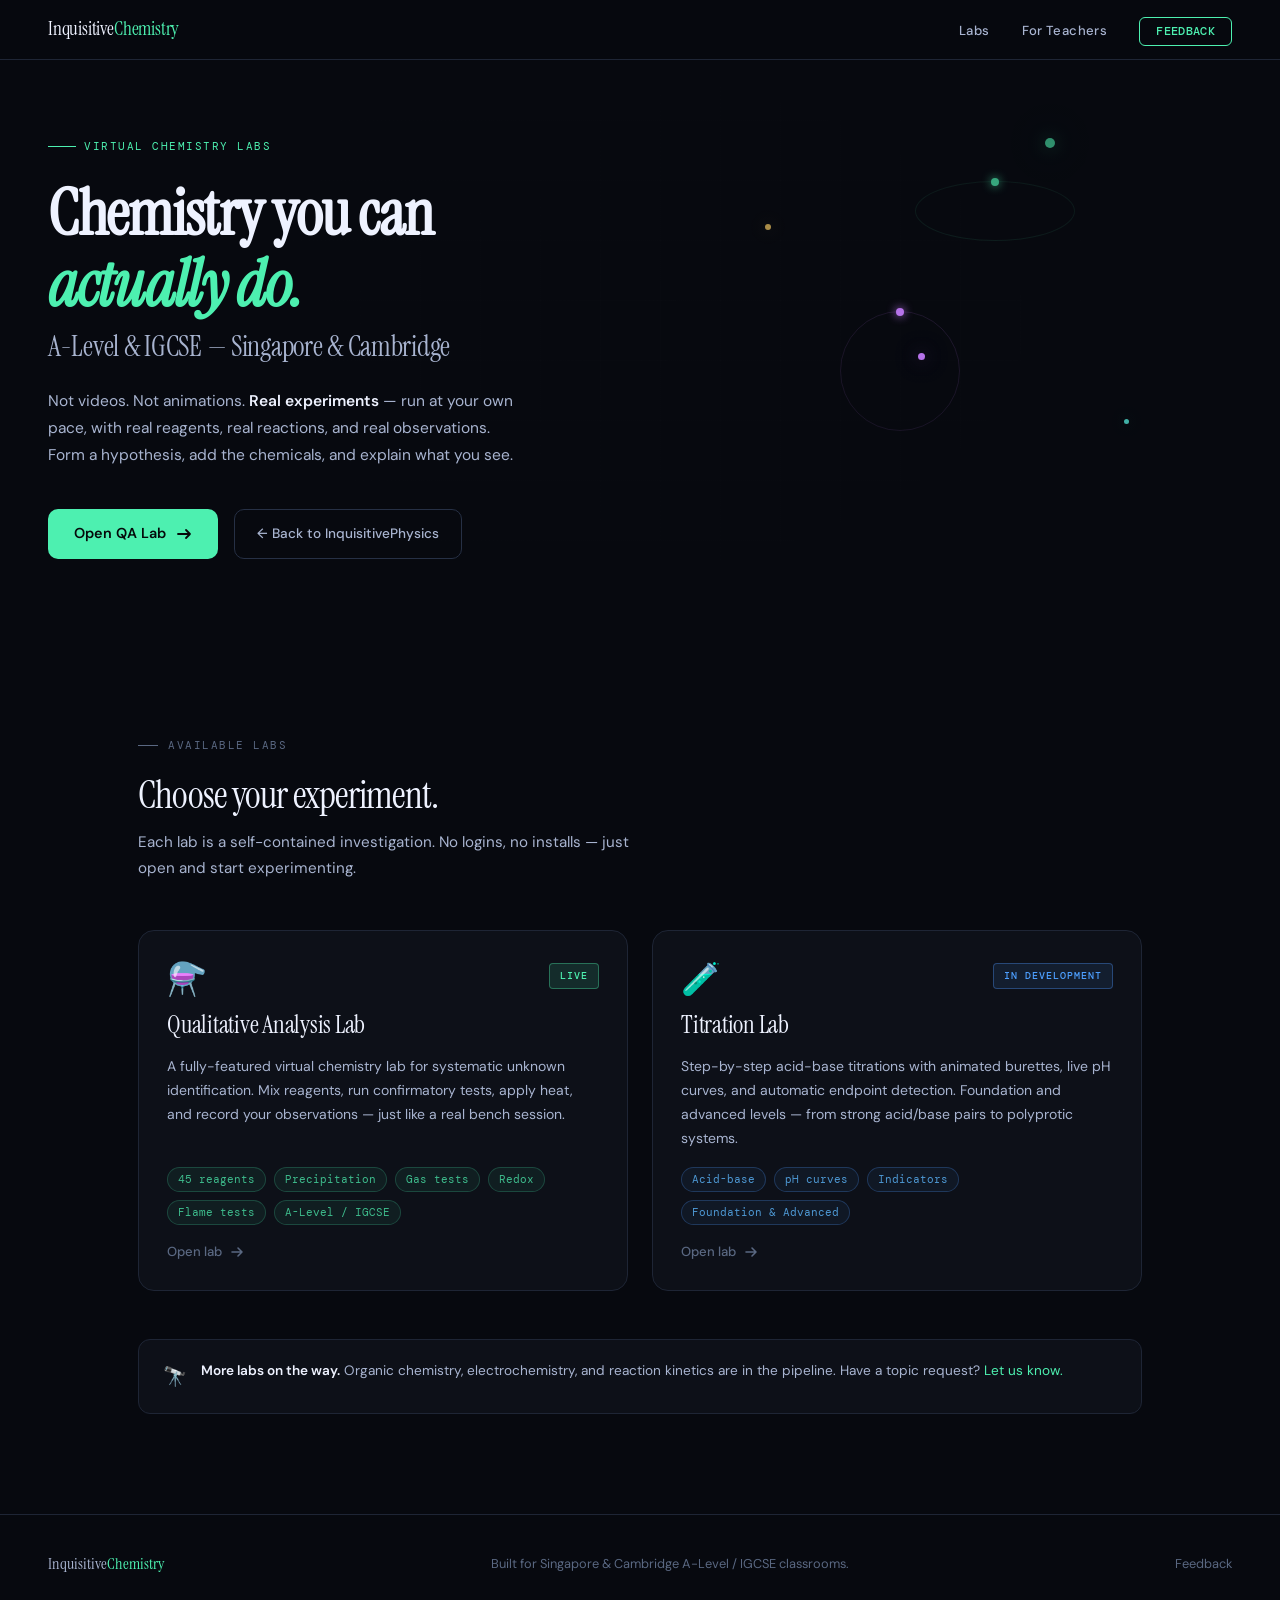
==== index.html @ 190eed73 "feat: reorganise into chem_lab/, add titration_lab, add InquisitiveChemistry landing page" ====
<!DOCTYPE html>
<html lang="en">
<head>
  <meta charset="UTF-8">
  <meta name="viewport" content="width=device-width, initial-scale=1.0">
  <title>InquisitiveChemistry — Virtual Lab Suite</title>
  <meta name="description" content="Interactive chemistry labs for A-Level and IGCSE students. Qualitative analysis, titrations, and more — experiment your way to understanding.">
  <link rel="preconnect" href="https://fonts.googleapis.com">
  <link rel="preconnect" href="https://fonts.gstatic.com" crossorigin>
  <link href="https://fonts.googleapis.com/css2?family=Instrument+Serif:ital@0;1&family=DM+Sans:wght@300;400;500;600&family=DM+Mono:wght@400;500&display=swap" rel="stylesheet">
  <style>
    /* ── RESET & ROOT ─────────────────────────────────────────────── */
    *, *::before, *::after { box-sizing: border-box; margin: 0; padding: 0; }

    :root {
      --bg:        #07090f;
      --surface:   #0d1018;
      --surface2:  #111520;
      --border:    #1e2535;
      --border2:   #263045;
      --accent:    #4df0b0;
      --accent2:   #38d49a;
      --gold:      #ffd166;
      --purple:    #c77dff;
      --red:       #ff6b6b;
      --blue:      #4d9fff;
      --teal:      #5cffee;
      --text:      #eef2ff;
      --text-mid:  #a8b4d0;
      --text-dim:  #5a6882;
      --glow:      rgba(77,240,176,0.15);
    }

    html { scroll-behavior: smooth; }

    body {
      background: var(--bg);
      color: var(--text);
      font-family: 'DM Sans', sans-serif;
      font-weight: 400;
      line-height: 1.6;
      overflow-x: hidden;
    }

    /* ── NAVBAR ──────────────────────────────────────────────────── */
    nav {
      position: fixed; top: 0; left: 0; right: 0; z-index: 100;
      display: flex; align-items: center;
      padding: 0 48px; height: 60px;
      background: rgba(7,9,15,0.88);
      backdrop-filter: blur(16px);
      border-bottom: 1px solid var(--border);
    }

    .nav-logo {
      font-family: 'Instrument Serif', serif;
      font-size: 1.2rem; color: var(--text);
      text-decoration: none; letter-spacing: -0.01em;
    }
    .nav-logo span { color: var(--accent); }

    .nav-links {
      display: flex; align-items: center; gap: 32px;
      margin-left: auto; list-style: none;
    }
    .nav-links a {
      font-size: 0.82rem; font-weight: 500;
      color: var(--text-mid); text-decoration: none;
      letter-spacing: 0.03em; transition: color 0.2s;
    }
    .nav-links a:hover { color: var(--text); }

    .nav-cta {
      font-family: 'DM Mono', monospace;
      font-size: 0.72rem !important; font-weight: 500;
      padding: 6px 16px; border-radius: 6px;
      border: 1px solid var(--accent);
      color: var(--accent) !important;
      letter-spacing: 0.06em;
      transition: background 0.2s !important;
    }
    .nav-cta:hover { background: var(--glow) !important; }

    @media (max-width: 600px) {
      nav { padding: 0 20px; }
      .nav-links { gap: 20px; }
      .nav-links li:not(:last-child) { display: none; }
    }

    /* ── HERO ────────────────────────────────────────────────────── */
    .hero {
      position: relative;
      min-height: 72vh;
      display: flex; align-items: center;
      padding: 120px 48px 80px;
      overflow: hidden;
    }

    /* Animated particle field */
    .particle-field {
      position: absolute; inset: 0;
      pointer-events: none; overflow: hidden;
    }

    /* Molecule nodes */
    .mol-node {
      position: absolute;
      border-radius: 50%;
    }
    .mol-node::before {
      content: '';
      position: absolute; border-radius: 50%;
      box-shadow: 0 0 18px currentColor, 0 0 50px currentColor;
    }
    .mn1 { top: 22%; right: 18%; color: rgba(77,240,176,0.4); }
    .mn1::before { width: 10px; height: 10px; top: -5px; left: -5px; background: var(--accent); }
    .mn2 { top: 55%; right: 28%; color: rgba(199,125,255,0.35); }
    .mn2::before { width: 7px; height: 7px; top: -3.5px; left: -3.5px; background: var(--purple); }
    .mn3 { top: 35%; right: 40%; color: rgba(255,209,102,0.3); }
    .mn3::before { width: 6px; height: 6px; top: -3px; left: -3px; background: var(--gold); }
    .mn4 { top: 65%; right: 12%; color: rgba(92,255,238,0.3); }
    .mn4::before { width: 5px; height: 5px; top: -2.5px; left: -2.5px; background: var(--teal); }

    /* Bond lines connecting nodes */
    .bonds {
      position: absolute; inset: 0; pointer-events: none;
    }
    .bonds line {
      stroke: rgba(77,240,176,0.08);
      stroke-width: 1;
      stroke-dasharray: 4 6;
      animation: dashMove 8s linear infinite;
    }
    @keyframes dashMove { to { stroke-dashoffset: -200; } }

    /* Orbital ring */
    .orbit-ring {
      position: absolute;
      border-radius: 50%;
      border: 1px solid rgba(77,240,176,0.1);
      animation: spin 12s linear infinite;
    }
    .orbit-ring::after {
      content: '';
      position: absolute;
      width: 8px; height: 8px;
      border-radius: 50%;
      background: var(--accent);
      box-shadow: 0 0 10px var(--accent);
      top: -4px; left: 50%;
      transform: translateX(-50%);
    }
    .or1 { width: 160px; height: 60px; top: 28%; right: 16%;
      transform-origin: center; animation: spinOval 14s linear infinite; }
    .or2 { width: 120px; height: 120px; top: 48%; right: 25%;
      border-color: rgba(199,125,255,0.12); animation: spin 10s linear infinite reverse; }
    .or2::after { background: var(--purple); box-shadow: 0 0 10px var(--purple); }

    @keyframes spin     { to { transform: rotate(360deg); } }
    @keyframes spinOval { to { transform: rotate(360deg) scaleY(0.38); } }

    /* Grid overlay */
    .grid-overlay {
      position: absolute; inset: 0;
      background-image:
        linear-gradient(rgba(255,255,255,0.012) 1px, transparent 1px),
        linear-gradient(90deg, rgba(255,255,255,0.012) 1px, transparent 1px);
      background-size: 60px 60px;
      mask-image: radial-gradient(ellipse 80% 80% at 40% 50%, black 0%, transparent 100%);
    }

    /* Vignette */
    .hero-vignette {
      position: absolute; inset: 0;
      background: radial-gradient(ellipse 55% 70% at 75% 50%,
        transparent 0%, rgba(7,9,15,0.5) 50%, var(--bg) 100%);
    }

    /* Hero content */
    .hero-content {
      position: relative; z-index: 2;
      max-width: 600px;
    }

    .hero-eyebrow {
      display: inline-flex; align-items: center; gap: 8px;
      font-family: 'DM Mono', monospace;
      font-size: 0.68rem; letter-spacing: 0.14em;
      color: var(--accent); text-transform: uppercase;
      margin-bottom: 24px;
      opacity: 0; animation: fadeUp 0.8s ease 0.2s forwards;
    }
    .hero-eyebrow::before {
      content: ''; display: block;
      width: 28px; height: 1px; background: var(--accent);
    }

    .hero-title {
      font-family: 'Instrument Serif', serif;
      font-size: clamp(2.6rem, 5vw, 4rem);
      line-height: 1.1; letter-spacing: -0.02em;
      color: var(--text); margin-bottom: 10px;
      opacity: 0; animation: fadeUp 0.8s ease 0.4s forwards;
    }
    .hero-title em { font-style: italic; color: var(--accent); }

    .hero-subtitle {
      font-family: 'Instrument Serif', serif;
      font-size: clamp(1.3rem, 2.2vw, 1.75rem);
      line-height: 1.2; letter-spacing: -0.01em;
      color: var(--text-mid); margin-bottom: 24px;
      opacity: 0; animation: fadeUp 0.8s ease 0.55s forwards;
    }

    .hero-body {
      font-size: 0.97rem; line-height: 1.75;
      color: var(--text-mid); max-width: 480px;
      margin-bottom: 40px;
      opacity: 0; animation: fadeUp 0.8s ease 0.7s forwards;
    }
    .hero-body strong { color: var(--text); font-weight: 600; }

    .hero-actions {
      display: flex; align-items: center; gap: 16px; flex-wrap: wrap;
      opacity: 0; animation: fadeUp 0.8s ease 0.85s forwards;
    }

    .btn-primary {
      display: inline-flex; align-items: center; gap: 10px;
      font-family: 'DM Sans', sans-serif; font-size: 0.9rem; font-weight: 600;
      padding: 13px 26px; border-radius: 10px;
      background: var(--accent); color: #050a0a;
      text-decoration: none; border: none; cursor: pointer;
      transition: background 0.2s, transform 0.15s, box-shadow 0.2s;
      box-shadow: 0 0 0 0 rgba(77,240,176,0.4);
    }
    .btn-primary:hover {
      background: var(--accent2);
      transform: translateY(-2px);
      box-shadow: 0 8px 28px rgba(77,240,176,0.22);
    }

    .btn-secondary {
      display: inline-flex; align-items: center; gap: 8px;
      font-size: 0.85rem; font-weight: 500;
      padding: 13px 22px; border-radius: 10px;
      border: 1.5px solid var(--border2);
      color: var(--text-mid); text-decoration: none;
      transition: border-color 0.2s, color 0.2s, background 0.2s;
    }
    .btn-secondary:hover {
      border-color: var(--text-mid); color: var(--text);
      background: rgba(255,255,255,0.03);
    }

    @keyframes fadeUp {
      from { opacity: 0; transform: translateY(18px); }
      to   { opacity: 1; transform: translateY(0); }
    }

    /* ── LABS SECTION ─────────────────────────────────────────────── */
    .labs-section {
      padding: 80px 48px 100px;
      max-width: 1100px; margin: 0 auto;
    }

    .section-label {
      display: inline-flex; align-items: center; gap: 10px;
      font-family: 'DM Mono', monospace;
      font-size: 0.68rem; letter-spacing: 0.14em;
      color: var(--text-dim); text-transform: uppercase;
      margin-bottom: 18px;
    }
    .section-label::before {
      content: ''; display: block;
      width: 20px; height: 1px; background: var(--text-dim);
    }

    .section-heading {
      font-family: 'Instrument Serif', serif;
      font-size: clamp(1.8rem, 3vw, 2.6rem);
      font-weight: 400; line-height: 1.2;
      letter-spacing: -0.02em;
      color: var(--text); margin-bottom: 12px;
    }

    .section-sub {
      font-size: 0.95rem; color: var(--text-mid);
      max-width: 520px; line-height: 1.7; margin-bottom: 48px;
    }

    /* ── LAB CARDS GRID ───────────────────────────────────────────── */
    .labs-grid {
      display: grid;
      grid-template-columns: repeat(auto-fill, minmax(340px, 1fr));
      gap: 24px;
    }

    .lab-card {
      position: relative;
      background: var(--surface);
      border: 1.5px solid var(--border);
      border-radius: 16px;
      padding: 32px 28px 28px;
      display: flex; flex-direction: column; gap: 16px;
      text-decoration: none; color: inherit;
      overflow: hidden;
      transition: border-color 0.2s, background 0.2s, transform 0.15s, box-shadow 0.2s;
    }
    .lab-card::before {
      content: '';
      position: absolute; inset: 0; opacity: 0;
      transition: opacity 0.3s; pointer-events: none;
    }
    .lab-card.live::before {
      background: radial-gradient(ellipse 80% 60% at 50% 110%, rgba(77,240,176,0.1) 0%, transparent 70%);
    }
    .lab-card.beta::before {
      background: radial-gradient(ellipse 80% 60% at 50% 110%, rgba(92,184,255,0.1) 0%, transparent 70%);
    }
    .lab-card:hover { transform: translateY(-3px); }
    .lab-card.live:hover  { border-color: rgba(77,240,176,0.5);  box-shadow: 0 12px 40px rgba(77,240,176,0.08); }
    .lab-card.beta:hover  { border-color: rgba(77,153,255,0.5);  box-shadow: 0 12px 40px rgba(77,153,255,0.08); }
    .lab-card:hover::before { opacity: 1; }

    /* Disabled / soon state */
    .lab-card.soon {
      opacity: 0.48; cursor: default; pointer-events: none;
    }
    .lab-card.soon:hover { transform: none; box-shadow: none; }

    .card-header {
      display: flex; align-items: flex-start; justify-content: space-between; gap: 12px;
    }

    .card-icon {
      font-size: 2rem; line-height: 1;
    }

    .card-badge {
      font-family: 'DM Mono', monospace;
      font-size: 0.62rem; letter-spacing: 0.1em; font-weight: 500;
      padding: 4px 10px; border-radius: 4px; white-space: nowrap;
    }
    .badge-live {
      background: rgba(77,240,176,0.12);
      border: 1px solid rgba(77,240,176,0.35);
      color: var(--accent);
    }
    .badge-beta {
      background: rgba(77,153,255,0.1);
      border: 1px solid rgba(77,153,255,0.35);
      color: var(--blue);
    }
    .badge-soon {
      background: var(--surface2);
      border: 1px solid var(--border);
      color: var(--text-dim);
    }

    .card-title {
      font-family: 'Instrument Serif', serif;
      font-size: 1.55rem; font-weight: 400;
      line-height: 1.15; letter-spacing: -0.01em;
    }
    .lab-card.live .card-title  { color: var(--text); }
    .lab-card.beta .card-title  { color: var(--text); }

    .card-desc {
      font-size: 0.875rem; color: var(--text-mid);
      line-height: 1.7; flex: 1;
    }

    .card-chips {
      display: flex; flex-wrap: wrap; gap: 8px;
    }
    .chip {
      font-family: 'DM Mono', monospace;
      font-size: 0.68rem; padding: 3px 10px;
      border-radius: 20px;
      background: var(--surface2);
      border: 1px solid var(--border);
      color: var(--text-dim);
    }
    .lab-card.live .chip {
      border-color: rgba(77,240,176,0.2);
      color: rgba(77,240,176,0.75);
      background: rgba(77,240,176,0.06);
    }
    .lab-card.beta .chip {
      border-color: rgba(77,153,255,0.25);
      color: rgba(92,184,255,0.8);
      background: rgba(77,153,255,0.06);
    }

    .card-arrow {
      display: inline-flex; align-items: center; gap: 8px;
      font-size: 0.82rem; font-weight: 500;
      color: var(--text-dim);
      transition: color 0.2s, gap 0.2s;
    }
    .lab-card.live:hover .card-arrow  { color: var(--accent); gap: 12px; }
    .lab-card.beta:hover .card-arrow  { color: var(--blue);   gap: 12px; }

    .card-arrow svg { transition: transform 0.2s; }
    .lab-card:hover .card-arrow svg { transform: translateX(4px); }

    /* ── COMING SOON NOTE ─────────────────────────────────────────── */
    .coming-note {
      margin-top: 48px;
      background: var(--surface);
      border: 1px solid var(--border);
      border-radius: 12px;
      padding: 20px 24px;
      display: flex; align-items: flex-start; gap: 14px;
    }
    .coming-note-icon { font-size: 1.2rem; flex-shrink: 0; margin-top: 2px; }
    .coming-note-body { font-size: 0.85rem; color: var(--text-mid); line-height: 1.65; }
    .coming-note-body strong { color: var(--text); font-weight: 600; }

    /* ── FOOTER ──────────────────────────────────────────────────── */
    footer {
      border-top: 1px solid var(--border);
      padding: 36px 48px;
      display: flex; align-items: center; justify-content: space-between; flex-wrap: wrap; gap: 16px;
      font-size: 0.8rem; color: var(--text-dim);
    }
    .footer-logo {
      font-family: 'Instrument Serif', serif; font-size: 1rem;
      color: var(--text-mid); text-decoration: none;
    }
    .footer-logo span { color: var(--accent); }
    footer a { color: var(--text-dim); text-decoration: none; transition: color 0.2s; }
    footer a:hover { color: var(--text-mid); }

    @media (max-width: 640px) {
      .hero { padding: 100px 24px 60px; }
      .labs-section { padding: 60px 24px 80px; }
      footer { padding: 28px 24px; flex-direction: column; align-items: flex-start; }
    }
  </style>
</head>
<body>

  <!-- ── NAV ────────────────────────────────────────────────────────────── -->
  <nav>
    <a class="nav-logo" href="../website/index.html">Inquisitive<span>Chemistry</span></a>
    <ul class="nav-links">
      <li><a href="#labs">Labs</a></li>
      <li><a href="../website/index.html#teachers">For Teachers</a></li>
      <li><a class="nav-cta" href="../website/index.html#feedback">FEEDBACK</a></li>
    </ul>
  </nav>

  <!-- ── HERO ───────────────────────────────────────────────────────────── -->
  <section class="hero">
    <!-- Background effects -->
    <div class="particle-field">
      <div class="mol-node mn1"></div>
      <div class="mol-node mn2"></div>
      <div class="mol-node mn3"></div>
      <div class="mol-node mn4"></div>
      <div class="orbit-ring or1"></div>
      <div class="orbit-ring or2"></div>
      <svg class="bonds" aria-hidden="true" xmlns="http://www.w3.org/2000/svg">
        <line x1="75%" y1="22%" x2="62%" y2="35%" />
        <line x1="62%" y1="35%" x2="72%" y2="55%" />
        <line x1="72%" y1="55%" x2="88%" y2="65%" />
        <line x1="62%" y1="35%" x2="40%" y2="35%" />
      </svg>
      <div class="grid-overlay"></div>
      <div class="hero-vignette"></div>
    </div>

    <!-- Content -->
    <div class="hero-content">
      <div class="hero-eyebrow">Virtual Chemistry Labs</div>
      <h1 class="hero-title">
        Chemistry you can<br><em>actually do.</em>
      </h1>
      <p class="hero-subtitle">A-Level &amp; IGCSE — Singapore &amp; Cambridge</p>
      <p class="hero-body">
        Not videos. Not animations. <strong>Real experiments</strong> — run at your own pace, with real reagents, real reactions, and real observations. Form a hypothesis, add the chemicals, and explain what you see.
      </p>
      <div class="hero-actions">
        <a class="btn-primary" href="chem_lab/chem-lab.html">
          Open QA Lab
          <svg width="16" height="16" viewBox="0 0 16 16" fill="none" aria-hidden="true">
            <path d="M2 8h12M10 4l4 4-4 4" stroke="currentColor" stroke-width="1.8" stroke-linecap="round" stroke-linejoin="round"/>
          </svg>
        </a>
        <a class="btn-secondary" href="../website/index.html">
          ← Back to InquisitivePhysics
        </a>
      </div>
    </div>
  </section>

  <!-- ── LABS ───────────────────────────────────────────────────────────── -->
  <div class="labs-section" id="labs">
    <div class="section-label">Available Labs</div>
    <h2 class="section-heading">Choose your experiment.</h2>
    <p class="section-sub">
      Each lab is a self-contained investigation. No logins, no installs — just open and start experimenting.
    </p>

    <div class="labs-grid">

      <!-- QA LAB — LIVE -->
      <a href="chem_lab/chem-lab.html" class="lab-card live">
        <div class="card-header">
          <div class="card-icon">⚗️</div>
          <span class="card-badge badge-live">LIVE</span>
        </div>
        <div class="card-title">Qualitative Analysis Lab</div>
        <p class="card-desc">
          A fully-featured virtual chemistry lab for systematic unknown identification. Mix reagents, run confirmatory tests, apply heat, and record your observations — just like a real bench session.
        </p>
        <div class="card-chips">
          <span class="chip">45 reagents</span>
          <span class="chip">Precipitation</span>
          <span class="chip">Gas tests</span>
          <span class="chip">Redox</span>
          <span class="chip">Flame tests</span>
          <span class="chip">A-Level / IGCSE</span>
        </div>
        <div class="card-arrow">
          Open lab
          <svg width="14" height="14" viewBox="0 0 14 14" fill="none" aria-hidden="true">
            <path d="M2 7h10M8 3l4 4-4 4" stroke="currentColor" stroke-width="1.6" stroke-linecap="round" stroke-linejoin="round"/>
          </svg>
        </div>
      </a>

      <!-- TITRATION LAB — BETA -->
      <a href="titration_lab/landing.html" class="lab-card beta">
        <div class="card-header">
          <div class="card-icon">🧪</div>
          <span class="card-badge badge-beta">IN DEVELOPMENT</span>
        </div>
        <div class="card-title">Titration Lab</div>
        <p class="card-desc">
          Step-by-step acid-base titrations with animated burettes, live pH curves, and automatic endpoint detection. Foundation and advanced levels — from strong acid/base pairs to polyprotic systems.
        </p>
        <div class="card-chips">
          <span class="chip">Acid-base</span>
          <span class="chip">pH curves</span>
          <span class="chip">Indicators</span>
          <span class="chip">Foundation &amp; Advanced</span>
        </div>
        <div class="card-arrow">
          Open lab
          <svg width="14" height="14" viewBox="0 0 14 14" fill="none" aria-hidden="true">
            <path d="M2 7h10M8 3l4 4-4 4" stroke="currentColor" stroke-width="1.6" stroke-linecap="round" stroke-linejoin="round"/>
          </svg>
        </div>
      </a>

    </div>

    <div class="coming-note">
      <div class="coming-note-icon">🔭</div>
      <div class="coming-note-body">
        <strong>More labs on the way.</strong>
        Organic chemistry, electrochemistry, and reaction kinetics are in the pipeline.
        Have a topic request?
        <a href="../website/index.html#feedback" style="color: var(--accent); text-decoration: none;">Let us know.</a>
      </div>
    </div>
  </div>

  <!-- ── FOOTER ─────────────────────────────────────────────────────────── -->
  <footer>
    <a class="footer-logo" href="../website/index.html">Inquisitive<span>Chemistry</span></a>
    <span>Built for Singapore &amp; Cambridge A-Level / IGCSE classrooms.</span>
    <a href="../website/index.html#feedback">Feedback</a>
  </footer>

</body>
</html>
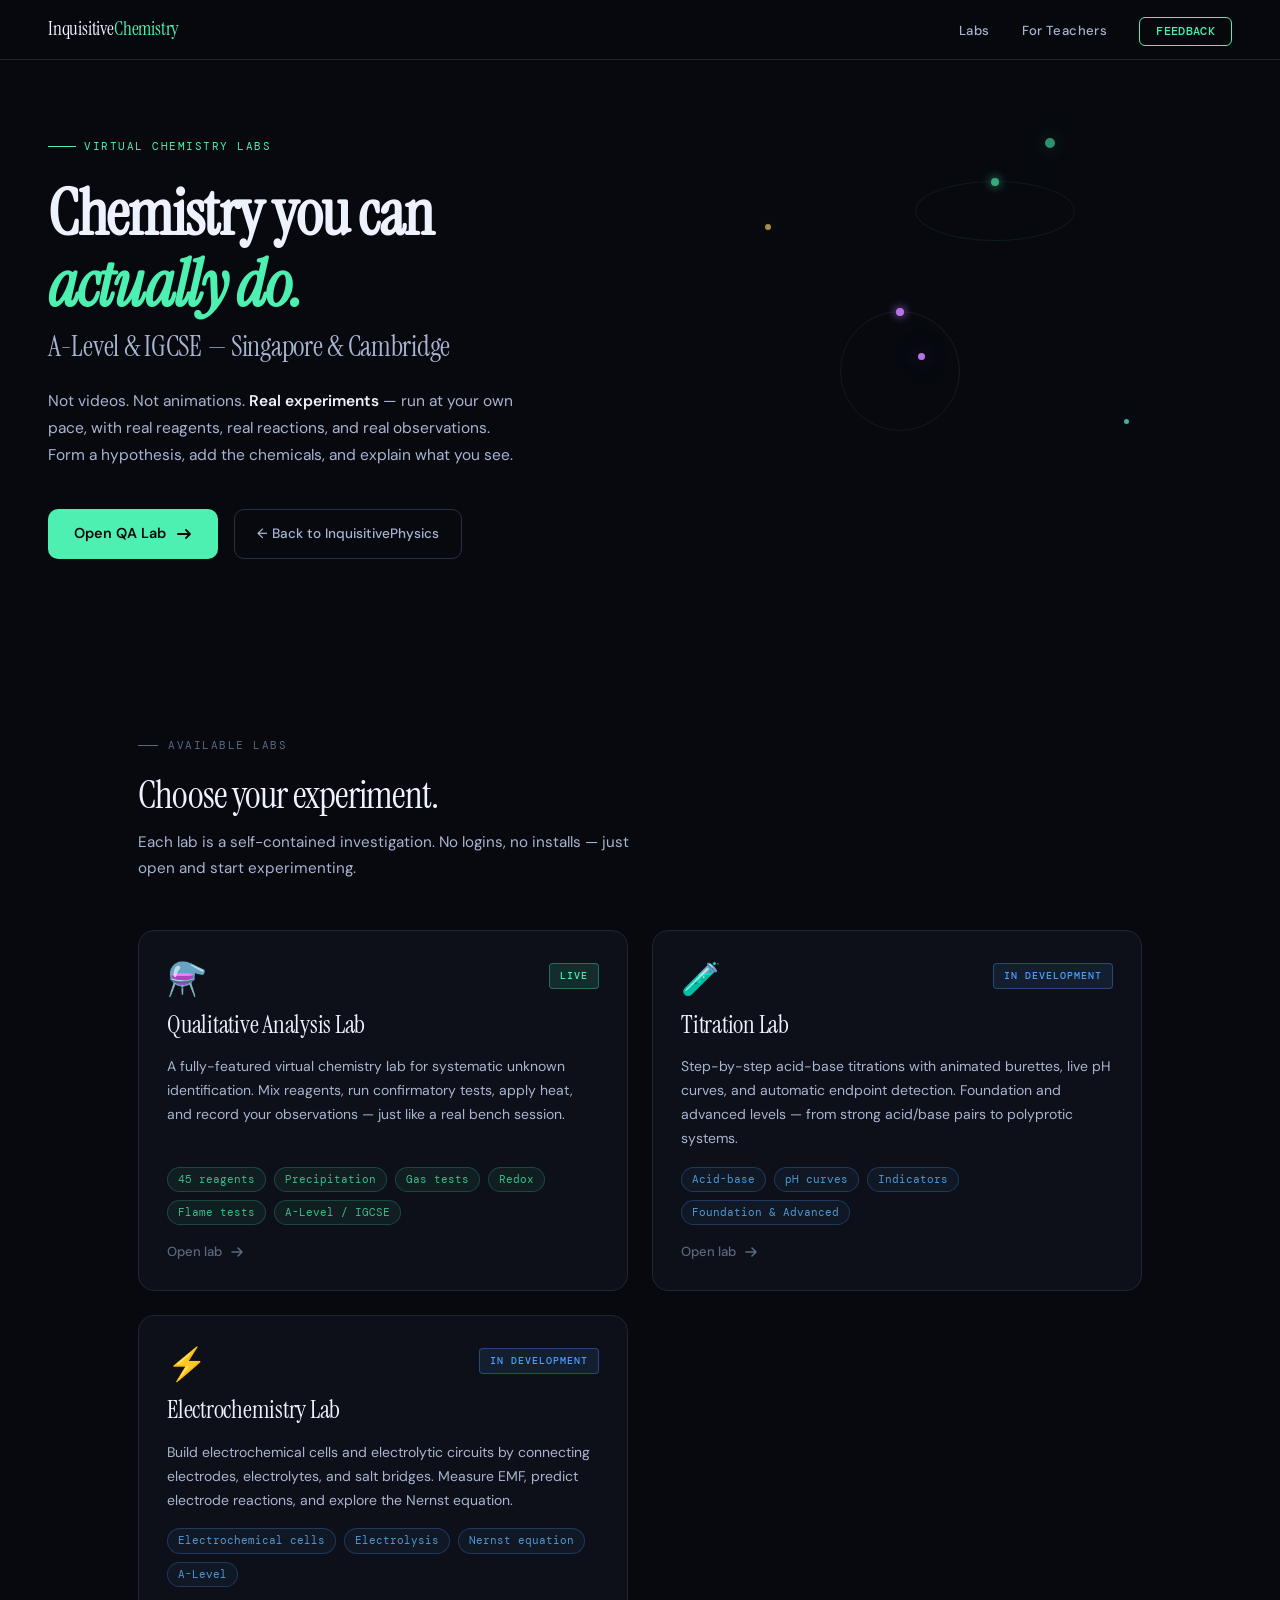
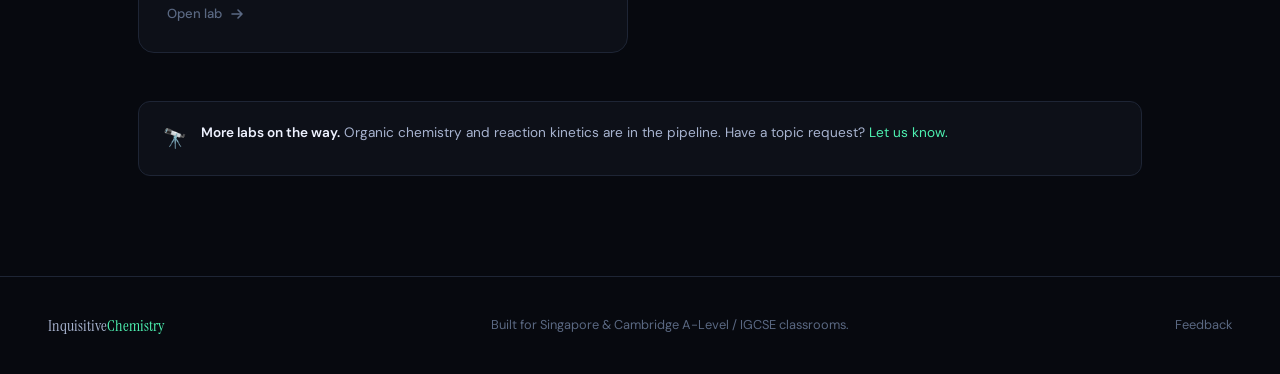
==== commit 0c5f9c8e: "feat: add electrochemistry lab card to landing page Co-Authored-By: Claude Sonnet 4.6 <noreply@anthr" ====
--- a/index.html
+++ b/index.html
@@ -556,13 +556,37 @@
         </div>
       </a>
 
+      <!-- ELECTROCHEMISTRY LAB — BETA -->
+      <a href="electrochem_lab/index.html" class="lab-card beta">
+        <div class="card-header">
+          <div class="card-icon">⚡</div>
+          <span class="card-badge badge-beta">IN DEVELOPMENT</span>
+        </div>
+        <div class="card-title">Electrochemistry Lab</div>
+        <p class="card-desc">
+          Build electrochemical cells and electrolytic circuits by connecting electrodes, electrolytes, and salt bridges. Measure EMF, predict electrode reactions, and explore the Nernst equation.
+        </p>
+        <div class="card-chips">
+          <span class="chip">Electrochemical cells</span>
+          <span class="chip">Electrolysis</span>
+          <span class="chip">Nernst equation</span>
+          <span class="chip">A-Level</span>
+        </div>
+        <div class="card-arrow">
+          Open lab
+          <svg width="14" height="14" viewBox="0 0 14 14" fill="none" aria-hidden="true">
+            <path d="M2 7h10M8 3l4 4-4 4" stroke="currentColor" stroke-width="1.6" stroke-linecap="round" stroke-linejoin="round"/>
+          </svg>
+        </div>
+      </a>
+
     </div>
 
     <div class="coming-note">
       <div class="coming-note-icon">🔭</div>
       <div class="coming-note-body">
         <strong>More labs on the way.</strong>
-        Organic chemistry, electrochemistry, and reaction kinetics are in the pipeline.
+        Organic chemistry and reaction kinetics are in the pipeline.
         Have a topic request?
         <a href="../website/index.html#feedback" style="color: var(--accent); text-decoration: none;">Let us know.</a>
       </div>
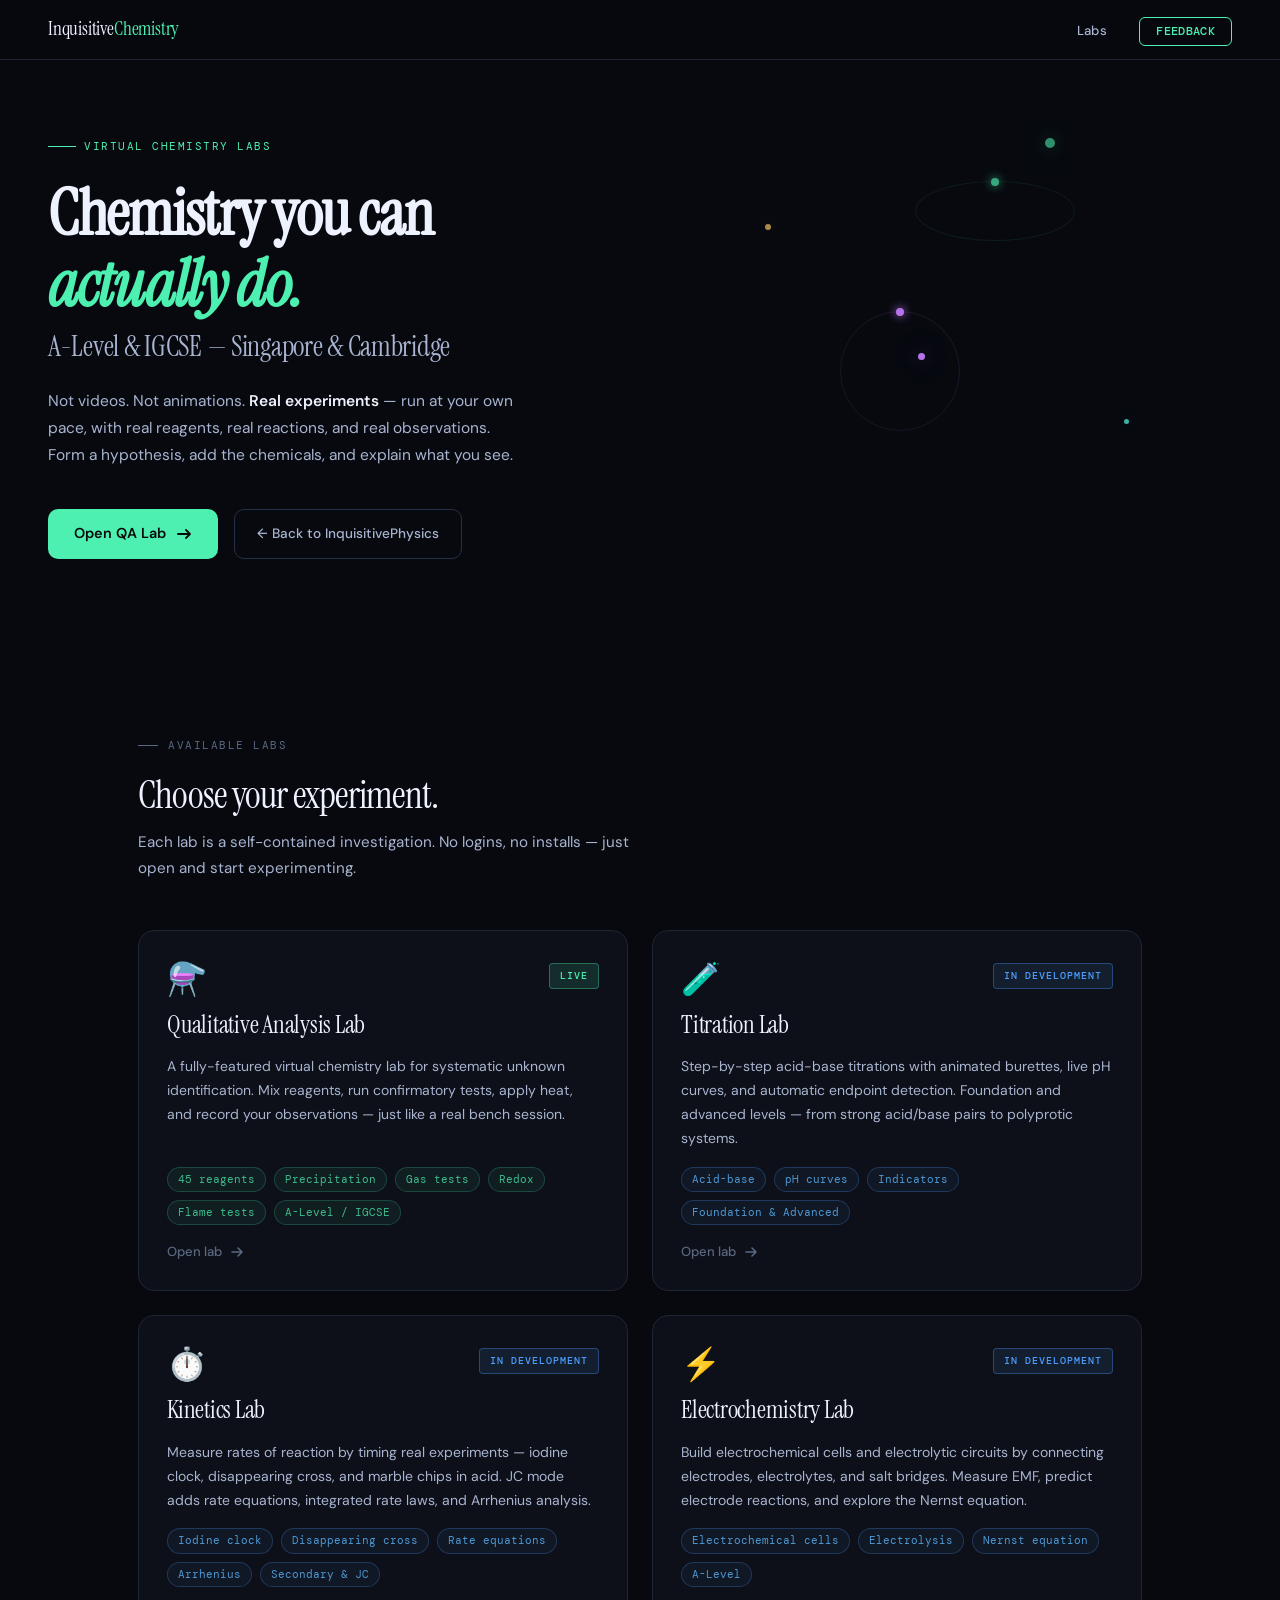
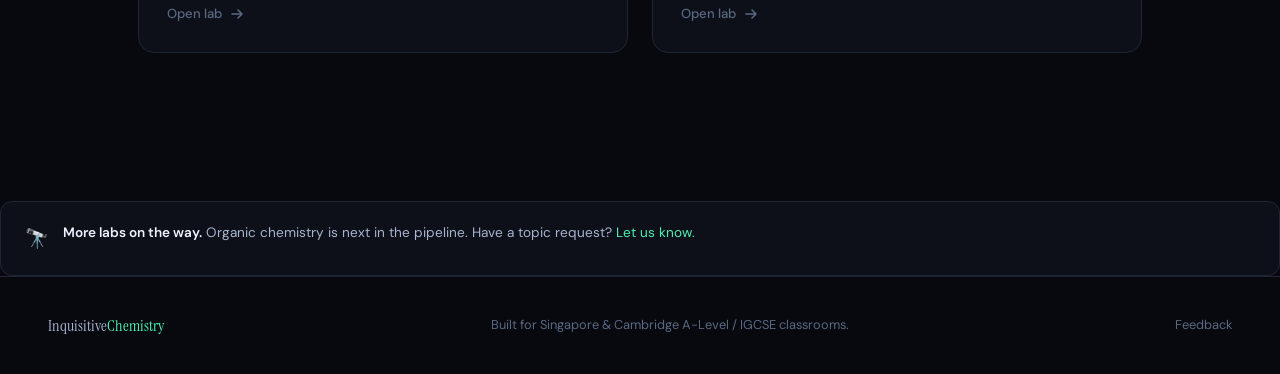
==== commit 6d9d043a: "feat: add teacher module pages, kinetics_lab, and update schema - Add chem-lab-teacher.html + CSS (t" ====
--- a/index.html
+++ b/index.html
@@ -447,7 +447,6 @@
     <a class="nav-logo" href="../website/index.html">Inquisitive<span>Chemistry</span></a>
     <ul class="nav-links">
       <li><a href="#labs">Labs</a></li>
-      <li><a href="../website/index.html#teachers">For Teachers</a></li>
       <li><a class="nav-cta" href="../website/index.html#feedback">FEEDBACK</a></li>
     </ul>
   </nav>
@@ -556,6 +555,31 @@
         </div>
       </a>
 
+      <!-- KINETICS LAB — BETA -->
+      <a href="kinetics_lab/index.html" class="lab-card beta">
+        <div class="card-header">
+          <div class="card-icon">⏱️</div>
+          <span class="card-badge badge-beta">IN DEVELOPMENT</span>
+        </div>
+        <div class="card-title">Kinetics Lab</div>
+        <p class="card-desc">
+          Measure rates of reaction by timing real experiments — iodine clock, disappearing cross, and marble chips in acid. JC mode adds rate equations, integrated rate laws, and Arrhenius analysis.
+        </p>
+        <div class="card-chips">
+          <span class="chip">Iodine clock</span>
+          <span class="chip">Disappearing cross</span>
+          <span class="chip">Rate equations</span>
+          <span class="chip">Arrhenius</span>
+          <span class="chip">Secondary &amp; JC</span>
+        </div>
+        <div class="card-arrow">
+          Open lab
+          <svg width="14" height="14" viewBox="0 0 14 14" fill="none" aria-hidden="true">
+            <path d="M2 7h10M8 3l4 4-4 4" stroke="currentColor" stroke-width="1.6" stroke-linecap="round" stroke-linejoin="round"/>
+          </svg>
+        </div>
+      </a>
+
       <!-- ELECTROCHEMISTRY LAB — BETA -->
       <a href="electrochem_lab/index.html" class="lab-card beta">
         <div class="card-header">
@@ -582,11 +606,14 @@
 
     </div>
 
+
+    </div>
+
     <div class="coming-note">
       <div class="coming-note-icon">🔭</div>
       <div class="coming-note-body">
         <strong>More labs on the way.</strong>
-        Organic chemistry and reaction kinetics are in the pipeline.
+        Organic chemistry is next in the pipeline.
         Have a topic request?
         <a href="../website/index.html#feedback" style="color: var(--accent); text-decoration: none;">Let us know.</a>
       </div>
